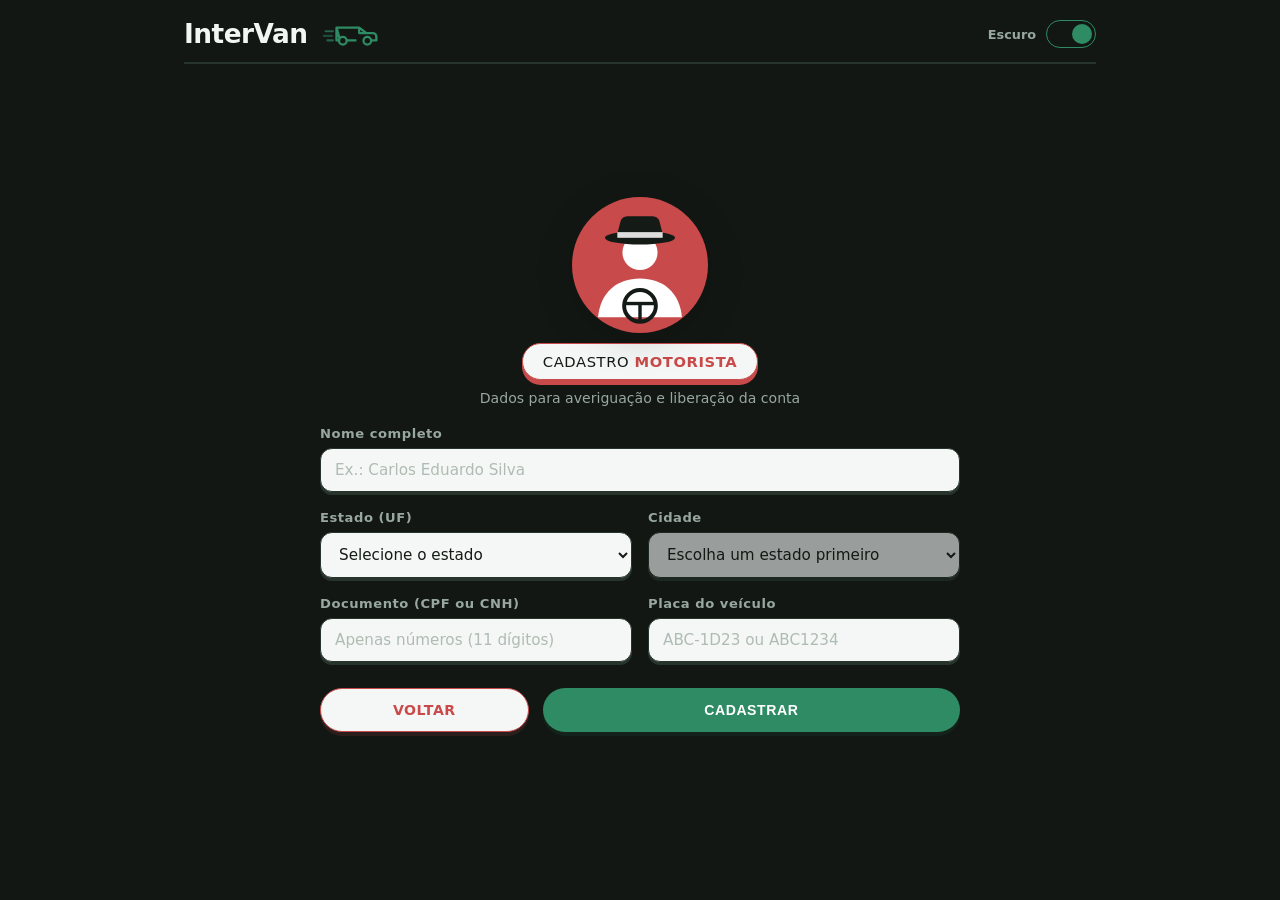
==== web/cadastro_motorista.html @ f62618ef "feat(web): pagina de cadastro de motorista" ====
<!DOCTYPE html>
<html lang="pt-BR" data-theme="dark">
<head>
  <meta charset="UTF-8" />
  <meta name="viewport" content="width=device-width, initial-scale=1.0" />
  <title>InterVan - Cadastro de Motorista</title>
  <link rel="stylesheet" href="style.css" />
</head>
<body>
  <div class="page">
    <header class="topbar">
      <div class="topbar-brand">
        <a href="index.html" class="brand-link" aria-label="InterVan - Ir para a página inicial">
          InterVan
        </a>
        <svg class="van-icon" viewBox="0 0 64 28" fill="none" aria-hidden="true">
          <path d="M4 11H12" stroke="currentColor" stroke-width="2.4" stroke-linecap="round" opacity="0.65"/>
          <path d="M2 16H11" stroke="currentColor" stroke-width="2.4" stroke-linecap="round" opacity="0.45"/>
          <path d="M6 21H12" stroke="currentColor" stroke-width="2.4" stroke-linecap="round" opacity="0.65"/>
          <path d="M16 7H41L49 13H56C58.2 13 60 14.8 60 17V21H54M38 21H26M20 21H16V7Z"
                stroke="currentColor" stroke-width="2.6" stroke-linejoin="round"/>
          <path d="M41 7V13H49" stroke="currentColor" stroke-width="2.4" stroke-linejoin="round"/>
          <circle cx="23" cy="21.5" r="4.2" fill="var(--bg)" stroke="currentColor" stroke-width="2.5"/>
          <circle cx="50" cy="21.5" r="4.2" fill="var(--bg)" stroke="currentColor" stroke-width="2.5"/>
        </svg>
      </div>

      <div class="theme-switch-wrapper">
        <span class="theme-label" id="theme-status">Escuro</span>
        <label class="theme-switch" for="theme-toggle" aria-label="Alternar entre modo claro e escuro">
          <input type="checkbox" id="theme-toggle" checked />
          <span class="slider"></span>
        </label>
      </div>
    </header>

    <main class="driver-stage">
      <div class="driver-header">
        <span class="avatar-ring avatar-driver driver-avatar" aria-hidden="true">
          <svg viewBox="0 0 120 120" fill="none">
            <circle cx="60" cy="60" r="60" fill="currentColor" />
            <circle cx="60" cy="49" r="15.5" fill="var(--avatar-figure)" />
            <ellipse cx="60" cy="36" rx="31" ry="6" fill="var(--avatar-accent)" />
            <path d="M39 36L43 21C44 18 47 17 50 17H70C73 17 76 18 77 21L81 36H39Z" fill="var(--avatar-accent)" />
            <rect x="40" y="31" width="40" height="5" fill="var(--avatar-figure)" opacity="0.85" />
            <path d="M23 106C25 84 40 72 60 72C80 72 95 84 97 106" fill="var(--avatar-figure)" />
            <circle cx="60" cy="96" r="14" stroke="var(--avatar-accent)" stroke-width="3.5" fill="none" />
            <line x1="47" y1="94" x2="73" y2="94" stroke="var(--avatar-accent)" stroke-width="3" />
            <line x1="60" y1="94" x2="60" y2="110" stroke="var(--avatar-accent)" stroke-width="3" />
          </svg>
        </span>
        <span class="pill-label driver-pill">CADASTRO <strong>MOTORISTA</strong></span>
        <p class="driver-hint">Dados para averiguação e liberação da conta</p>
      </div>

      <form id="driver-form" class="driver-form" novalidate>
        <div class="form-grid">
          <div class="field field-full">
            <label for="nome">Nome completo</label>
            <input
              type="text"
              id="nome"
              name="nome"
              placeholder="Ex.: Carlos Eduardo Silva"
              required
            />
          </div>

          <div class="field">
            <label for="estado">Estado (UF)</label>
            <select id="estado" name="estado" required>
              <option value="" selected disabled>Selecione o estado</option>
              <option value="AC">Acre (AC)</option>
              <option value="AL">Alagoas (AL)</option>
              <option value="AP">Amapá (AP)</option>
              <option value="AM">Amazonas (AM)</option>
              <option value="BA">Bahia (BA)</option>
              <option value="CE">Ceará (CE)</option>
              <option value="DF">Distrito Federal (DF)</option>
              <option value="ES">Espírito Santo (ES)</option>
              <option value="GO">Goiás (GO)</option>
              <option value="MA">Maranhão (MA)</option>
              <option value="MT">Mato Grosso (MT)</option>
              <option value="MS">Mato Grosso do Sul (MS)</option>
              <option value="MG">Minas Gerais (MG)</option>
              <option value="PA">Pará (PA)</option>
              <option value="PB">Paraíba (PB)</option>
              <option value="PR">Paraná (PR)</option>
              <option value="PE">Pernambuco (PE)</option>
              <option value="PI">Piauí (PI)</option>
              <option value="RJ">Rio de Janeiro (RJ)</option>
              <option value="RN">Rio Grande do Norte (RN)</option>
              <option value="RS">Rio Grande do Sul (RS)</option>
              <option value="RO">Rondônia (RO)</option>
              <option value="RR">Roraima (RR)</option>
              <option value="SC">Santa Catarina (SC)</option>
              <option value="SP">São Paulo (SP)</option>
              <option value="SE">Sergipe (SE)</option>
              <option value="TO">Tocantins (TO)</option>
            </select>
          </div>

          <div class="field">
            <label for="cidade">Cidade</label>
            <select id="cidade" name="cidade" disabled required>
              <option value="" selected disabled>Escolha um estado primeiro</option>
            </select>
          </div>

          <div class="field">
            <label for="documento">Documento (CPF ou CNH)</label>
            <input
              type="text"
              id="documento"
              name="documento"
              inputmode="numeric"
              maxlength="14"
              placeholder="Apenas números (11 dígitos)"
              required
            />
          </div>

          <div class="field">
            <label for="placa">Placa do veículo</label>
            <input
              type="text"
              id="placa"
              name="placa"
              maxlength="8"
              placeholder="ABC-1D23 ou ABC1234"
              required
            />
          </div>
        </div>

        <div class="form-actions">
          <a href="index.html" class="btn btn-secondary btn-link">VOLTAR</a>
          <button type="submit" class="btn btn-primary">CADASTRAR</button>
        </div>

        <div id="driver-status" class="driver-status" aria-live="polite"></div>
      </form>
    </main>
  </div>

  <script>
    const htmlEl = document.documentElement;
    const themeToggle = document.getElementById('theme-toggle');
    const themeStatus = document.getElementById('theme-status');

    function applyTheme(theme) {
      htmlEl.setAttribute('data-theme', theme);
      const isDark = theme === 'dark';
      themeToggle.checked = isDark;
      themeStatus.textContent = isDark ? 'Escuro' : 'Claro';
      localStorage.setItem('intervan-theme', theme);
    }

    const savedTheme = localStorage.getItem('intervan-theme') || 'dark';
    applyTheme(savedTheme);

    themeToggle.addEventListener('change', () => {
      applyTheme(themeToggle.checked ? 'dark' : 'light');
    });

    // Busca dinâmica de cidades pelo estado usando a API pública de localidades do IBGE
    const estadoSelect = document.getElementById('estado');
    const cidadeSelect = document.getElementById('cidade');
    const citiesCache = new Map();

    estadoSelect.addEventListener('change', async () => {
      const uf = estadoSelect.value;
      cidadeSelect.disabled = true;
      cidadeSelect.innerHTML = '<option value="" selected disabled>Carregando cidades...</option>';

      try {
        let cidades = citiesCache.get(uf);

        if (!cidades) {
          const response = await fetch(
            `https://servicodados.ibge.gov.br/api/v1/localidades/estados/${uf}/municipios?orderBy=nome`
          );
          if (!response.ok) throw new Error('Falha ao buscar municípios no IBGE.');
          const data = await response.json();
          cidades = data.map((item) => item.nome);
          citiesCache.set(uf, cidades);
        }

        cidadeSelect.innerHTML = '<option value="" selected disabled>Selecione a cidade</option>';
        for (const nomeCidade of cidades) {
          const option = document.createElement('option');
          option.value = nomeCidade;
          option.textContent = nomeCidade;
          cidadeSelect.appendChild(option);
        }
        cidadeSelect.disabled = false;
      } catch (err) {
        cidadeSelect.innerHTML =
          '<option value="" selected disabled>Erro ao carregar cidades. Tente novamente.</option>';
        showStatus('error', 'Não foi possível carregar as cidades do estado selecionado.');
      }
    });

    // Validação de CPF (11 dígitos)
    function isValidCPF(raw) {
      const cpf = raw.replace(/\D/g, '');
      if (cpf.length !== 11 || /^(\d)\1{10}$/.test(cpf)) return false;

      let sum = 0;
      for (let i = 0; i < 9; i++) sum += Number(cpf[i]) * (10 - i);
      let firstDigit = 11 - (sum % 11);
      if (firstDigit >= 10) firstDigit = 0;
      if (firstDigit !== Number(cpf[9])) return false;

      sum = 0;
      for (let i = 0; i < 10; i++) sum += Number(cpf[i]) * (11 - i);
      let secondDigit = 11 - (sum % 11);
      if (secondDigit >= 10) secondDigit = 0;
      return secondDigit === Number(cpf[10]);
    }

    // Validação de CNH (11 dígitos)
    function isValidCNH(raw) {
      const cnh = raw.replace(/\D/g, '');
      if (cnh.length !== 11 || /^(\d)\1{10}$/.test(cnh)) return false;

      let dsc = 0;
      let sum1 = 0;
      for (let i = 0, weight = 9; i < 9; i++, weight--) {
        sum1 += Number(cnh[i]) * weight;
      }

      let dv1 = sum1 % 11;
      if (dv1 >= 10) {
        dv1 = 0;
        dsc = 2;
      }

      let sum2 = 0;
      for (let i = 0, weight = 1; i < 9; i++, weight++) {
        sum2 += Number(cnh[i]) * weight;
      }

      const rest2 = sum2 % 11;
      const dv2 = rest2 + dsc >= 10 ? 0 : rest2 + dsc;

      return dv1 === Number(cnh[9]) && dv2 === Number(cnh[10]);
    }

    function validateDocumento(raw) {
      const digits = raw.replace(/\D/g, '');
      if (digits.length !== 11) {
        return { valid: false, type: null };
      }
      if (isValidCPF(digits)) {
        return { valid: true, type: 'CPF' };
      }
      if (isValidCNH(digits)) {
        return { valid: true, type: 'CNH' };
      }
      return { valid: false, type: null };
    }

    const form = document.getElementById('driver-form');
    const placaInput = document.getElementById('placa');
    const documentoInput = document.getElementById('documento');
    const statusBox = document.getElementById('driver-status');

    placaInput.addEventListener('input', () => {
      placaInput.value = placaInput.value.toUpperCase();
    });

    function showStatus(type, message) {
      statusBox.className = `driver-status visible ${type}`;
      statusBox.textContent = message;
    }

    form.addEventListener('submit', (e) => {
      e.preventDefault();

      const nome = document.getElementById('nome').value.trim();
      const estado = estadoSelect.value;
      const cidade = cidadeSelect.value;
      const documento = documentoInput.value.trim();
      const placa = placaInput.value.trim();

      if (!nome || !estado || !cidade || !documento || !placa) {
        showStatus('error', 'Preencha todos os campos obrigatórios para enviar à averiguação.');
        return;
      }

      const docCheck = validateDocumento(documento);
      if (!docCheck.valid) {
        showStatus('error', 'Informe um número de CPF ou CNH válido (11 dígitos).');
        return;
      }

      const placaLimpa = placa.replace(/[^A-Z0-9]/g, '');
      const placaValida = /^[A-Z]{3}[0-9][A-Z0-9][0-9]{2}$/.test(placaLimpa);
      if (!placaValida) {
        showStatus('error', 'Informe uma placa válida no padrão antigo (ABC1234) ou Mercosul (ABC1D23).');
        return;
      }

      showStatus(
        'success',
        `Cadastro de ${nome} (${cidade}/${estado} • ${docCheck.type} válido • Placa ${placa}) enviado para averiguação.`
      );
    });
  </script>
</body>
</html>
---- web/style.css ----
:root,
[data-theme="dark"] {
  --bg: #121714;
  --ink: #f2f6f3;
  --muted: #98a89e;
  --line: #27342c;
  --pill-bg: #f4f7f5;
  --pill-ink: #141b17;

  /* Tons refinados de verde e vermelho */
  --green: #2e8b63;
  --green-hover: #38a073;
  --green-text: #ffffff;
  --red: #c94a4a;
  --red-hover: #d65656;
  --red-soft: rgba(201, 74, 74, 0.14);

  --avatar-figure: #ffffff;
  --avatar-accent: #141b17;
}

[data-theme="light"] {
  --bg: #fafcfb;
  --ink: #161e19;
  --muted: #59675e;
  --line: #dde5e0;
  --pill-bg: #ffffff;
  --pill-ink: #161e19;

  /* Tons refinados de verde e vermelho */
  --green: #237552;
  --green-hover: #1b6043;
  --green-text: #ffffff;
  --red: #b83b3b;
  --red-hover: #9f3030;
  --red-soft: rgba(184, 59, 59, 0.1);

  --avatar-figure: #ffffff;
  --avatar-accent: #161e19;
}

* {
  box-sizing: border-box;
  margin: 0;
  padding: 0;
}

body {
  font-family: system-ui, -apple-system, BlinkMacSystemFont, "Segoe UI", Roboto, sans-serif;
  background-color: var(--bg);
  color: var(--ink);
  min-height: 100vh;
  transition: background-color 0.25s ease, color 0.25s ease;
}

.page {
  min-height: 100vh;
  max-width: 960px;
  margin: 0 auto;
  padding: 20px 24px 40px;
  display: flex;
  flex-direction: column;
}

/* Header padrão com link InterVan */
.topbar {
  display: flex;
  align-items: center;
  justify-content: space-between;
  padding-bottom: 14px;
  border-bottom: 2px solid var(--line);
  gap: 16px;
}

.topbar-brand {
  display: flex;
  align-items: center;
  gap: 14px;
}

.brand-link {
  text-decoration: none;
  color: var(--ink);
  font-size: 1.65rem;
  font-weight: 900;
  letter-spacing: -0.02em;
  line-height: 1;
  transition: transform 0.2s ease, color 0.2s ease;
}

.brand-link:hover {
  transform: translateY(-1px);
  color: var(--green);
}

.van-icon {
  width: 58px;
  height: 26px;
  color: var(--green);
  transition: transform 0.25s ease, color 0.25s ease;
}

.topbar-brand:hover .van-icon {
  transform: translateX(4px);
  color: var(--red);
}

/* Slider claro / escuro */
.theme-switch-wrapper {
  display: flex;
  align-items: center;
  gap: 10px;
}

.theme-label {
  font-size: 0.8rem;
  font-weight: 700;
  color: var(--muted);
  user-select: none;
}

.theme-switch {
  position: relative;
  display: inline-block;
  width: 50px;
  height: 28px;
}

.theme-switch input {
  opacity: 0;
  width: 0;
  height: 0;
}

.slider {
  position: absolute;
  cursor: pointer;
  inset: 0;
  background-color: transparent;
  border: 1.5px solid var(--line);
  border-radius: 999px;
  transition: border-color 0.2s ease;
}

.slider::before {
  content: "";
  position: absolute;
  height: 20px;
  width: 20px;
  left: 3px;
  top: 50%;
  transform: translateY(-50%);
  background-color: var(--red);
  border-radius: 50%;
  transition: transform 0.26s cubic-bezier(0.16, 1, 0.3, 1), background-color 0.22s ease;
}

.theme-switch input:checked + .slider {
  border-color: var(--green);
}

.theme-switch input:checked + .slider::before {
  transform: translate(22px, -50%);
  background-color: var(--green);
}

/* Página 1 — Seleção de perfil */
.selector-stage {
  flex: 1;
  display: flex;
  flex-direction: column;
  align-items: center;
  justify-content: center;
  padding: 28px 0 12px;
  gap: 28px;
}

.choices-row {
  width: 100%;
  display: flex;
  align-items: center;
  justify-content: center;
  gap: clamp(32px, 8vw, 96px);
  flex-wrap: wrap;
}

.choice-item {
  background: transparent;
  border: none;
  color: var(--ink);
  cursor: pointer;
  display: flex;
  flex-direction: column;
  align-items: center;
  gap: 14px;
  outline: none;
}

.avatar-student {
  color: var(--green);
}

.avatar-driver {
  color: var(--red);
}

.avatar-ring {
  width: clamp(148px, 24vw, 196px);
  height: clamp(148px, 24vw, 196px);
  border-radius: 50%;
  display: grid;
  place-items: center;
  position: relative;
  transition: transform 0.36s cubic-bezier(0.16, 1, 0.3, 1), filter 0.3s ease;
}

.avatar-ring svg {
  width: 100%;
  height: 100%;
  display: block;
}

.avatar-ring::after {
  content: "";
  position: absolute;
  inset: -7px;
  border-radius: 50%;
  border: 2.5px dashed currentColor;
  opacity: 0;
  transform: scale(0.92) rotate(-18deg);
  transition: opacity 0.32s ease, transform 0.5s cubic-bezier(0.16, 1, 0.3, 1);
}

.choice-item:hover .avatar-ring {
  transform: translateY(-6px) scale(1.03);
}

.choice-item:hover .avatar-ring::after {
  opacity: 0.55;
  transform: scale(1) rotate(0deg);
}

.choice-item.active .avatar-ring {
  transform: translateY(-6px) scale(1.05);
  filter: drop-shadow(0 12px 24px rgba(0, 0, 0, 0.16));
}

.choice-item.active .avatar-ring::after {
  opacity: 1;
  transform: scale(1.02) rotate(12deg);
}

.pill-label {
  background-color: var(--pill-bg);
  color: var(--pill-ink);
  font-size: 0.92rem;
  letter-spacing: 0.04em;
  padding: 9px 20px;
  border-radius: 999px;
  border: 1.5px solid var(--line);
  box-shadow: 0 5px 0 var(--line);
  transition: transform 0.28s cubic-bezier(0.16, 1, 0.3, 1),
              box-shadow 0.28s cubic-bezier(0.16, 1, 0.3, 1),
              border-color 0.22s ease,
              background-color 0.22s ease;
}

.choice-item[data-role="estudante"] .pill-label strong {
  color: var(--green);
  font-weight: 900;
}

.choice-item[data-role="motorista"] .pill-label strong {
  color: var(--red);
  font-weight: 900;
}

.choice-item:hover .pill-label {
  transform: translateY(-2px);
}

.choice-item.active[data-role="estudante"] .pill-label {
  border-color: var(--green);
  box-shadow: 0 5px 0 var(--green);
}

.choice-item.active[data-role="motorista"] .pill-label {
  border-color: var(--red);
  box-shadow: 0 5px 0 var(--red);
}

/* Animação bem lenta e fluida para Fazer Login / Criar Conta */
.action-panel {
  width: 100%;
  max-width: 440px;
  display: flex;
  flex-direction: column;
  align-items: center;
  gap: 12px;
  max-height: 240px;
  opacity: 1;
  transform: translateY(0) scale(1);
  overflow: hidden;
  will-change: max-height, opacity, transform;
  transition:
    max-height 1.15s cubic-bezier(0.16, 1, 0.3, 1),
    opacity 0.95s cubic-bezier(0.16, 1, 0.3, 1) 0.12s,
    transform 1.15s cubic-bezier(0.16, 1, 0.3, 1),
    margin-top 1.05s cubic-bezier(0.16, 1, 0.3, 1);
}

.action-panel.hidden {
  display: flex;
  max-height: 0;
  opacity: 0;
  transform: translateY(-16px) scale(0.98);
  margin-top: -28px;
  pointer-events: none;
}

.action-panel.re-animating {
  animation: panelSlowFluid 1.05s cubic-bezier(0.16, 1, 0.3, 1) both;
}

@keyframes panelSlowFluid {
  0% {
    opacity: 0;
    transform: translateY(-14px) scale(0.98);
  }
  55% {
    opacity: 0.65;
  }
  100% {
    opacity: 1;
    transform: translateY(0) scale(1);
  }
}

.action-buttons {
  width: 100%;
  display: grid;
  grid-template-columns: repeat(2, minmax(0, 1fr));
  gap: 14px;
  padding: 4px 2px;
}

.btn {
  padding: 13px 18px;
  border-radius: 999px;
  font-size: 0.88rem;
  font-weight: 800;
  letter-spacing: 0.04em;
  cursor: pointer;
  border: none;
  transition: background-color 0.22s ease,
              border-color 0.22s ease,
              transform 0.25s cubic-bezier(0.16, 1, 0.3, 1),
              box-shadow 0.25s ease;
}

.btn:hover {
  transform: translateY(-2px);
}

.btn:active {
  transform: translateY(0);
}

.btn-primary {
  background-color: var(--green);
  color: var(--green-text);
  box-shadow: 0 4px 0 rgba(20, 48, 35, 0.45);
}

.btn-primary:hover {
  background-color: var(--green-hover);
}

.btn-secondary {
  background-color: var(--pill-bg);
  color: var(--red);
  border: 1.5px solid var(--red);
  box-shadow: 0 4px 0 var(--red-soft);
}

.btn-secondary:hover {
  background-color: var(--red-soft);
  color: var(--red-hover);
}

.feedback-msg {
  font-size: 0.85rem;
  color: var(--muted);
  min-height: 1.2em;
  text-align: center;
}

/* Página 2 - Cadastro do Motorista */
.driver-stage {
  flex: 1;
  width: 100%;
  max-width: 640px;
  margin: 0 auto;
  padding: 20px 0 16px;
  display: flex;
  flex-direction: column;
  justify-content: center;
  gap: 20px;
}

.driver-header {
  display: flex;
  flex-direction: column;
  align-items: center;
  gap: 10px;
  text-align: center;
}

.driver-avatar {
  width: clamp(104px, 18vw, 136px);
  height: clamp(104px, 18vw, 136px);
  filter: drop-shadow(0 8px 18px rgba(0, 0, 0, 0.14));
}

.driver-pill {
  border-color: var(--red);
  box-shadow: 0 5px 0 var(--red);
}

.driver-pill strong {
  color: var(--red);
  font-weight: 900;
}

.driver-hint {
  font-size: 0.88rem;
  color: var(--muted);
}

.driver-form {
  display: flex;
  flex-direction: column;
  gap: 22px;
}

.form-grid {
  display: grid;
  grid-template-columns: repeat(2, minmax(0, 1fr));
  gap: 18px 16px;
}

.field {
  display: flex;
  flex-direction: column;
  gap: 7px;
}

.field-full {
  grid-column: 1 / -1;
}

.field label {
  font-size: 0.82rem;
  font-weight: 700;
  letter-spacing: 0.04em;
  color: var(--muted);
  transition: color 0.2s ease;
}

.field input,
.field select {
  width: 100%;
  padding: 12px 14px;
  border-radius: 12px;
  border: 1.5px solid var(--line);
  background-color: var(--pill-bg);
  color: var(--pill-ink);
  font-family: inherit;
  font-size: 0.95rem;
  outline: none;
  box-shadow: 0 3px 0 var(--line);
  transition: border-color 0.22s ease,
              box-shadow 0.22s ease,
              transform 0.2s ease,
              background-color 0.22s ease,
              opacity 0.2s ease;
}

.field input::placeholder {
  color: var(--muted);
  opacity: 0.75;
}

.field select:disabled {
  opacity: 0.6;
  cursor: not-allowed;
}

.field input:focus,
.field select:focus {
  border-color: var(--green);
  box-shadow: 0 4px 0 var(--green);
  transform: translateY(-1px);
}

.field:focus-within label {
  color: var(--green);
}

.form-actions {
  display: grid;
  grid-template-columns: 1fr 2fr;
  gap: 14px;
  padding-top: 4px;
}

.btn-link {
  text-decoration: none;
  display: inline-flex;
  align-items: center;
  justify-content: center;
}

.driver-status {
  display: none;
  padding: 13px 16px;
  border-radius: 12px;
  font-size: 0.88rem;
  font-weight: 600;
  text-align: center;
  border: 1.5px solid var(--line);
}

.driver-status.visible {
  display: block;
}

.driver-status.success {
  color: var(--green);
  border-color: var(--green);
  background-color: rgba(46, 139, 99, 0.1);
}

.driver-status.error {
  color: var(--red);
  border-color: var(--red);
  background-color: var(--red-soft);
}

@media (max-width: 540px) {
  .page {
    padding: 16px 18px 32px;
  }

  .brand-link {
    font-size: 1.35rem;
  }

  .van-icon {
    width: 46px;
    height: 22px;
  }

  .choices-row {
    gap: 28px;
  }

  .action-buttons,
  .form-grid,
  .form-actions {
    grid-template-columns: 1fr;
  }

  .field-full {
    grid-column: auto;
  }
}
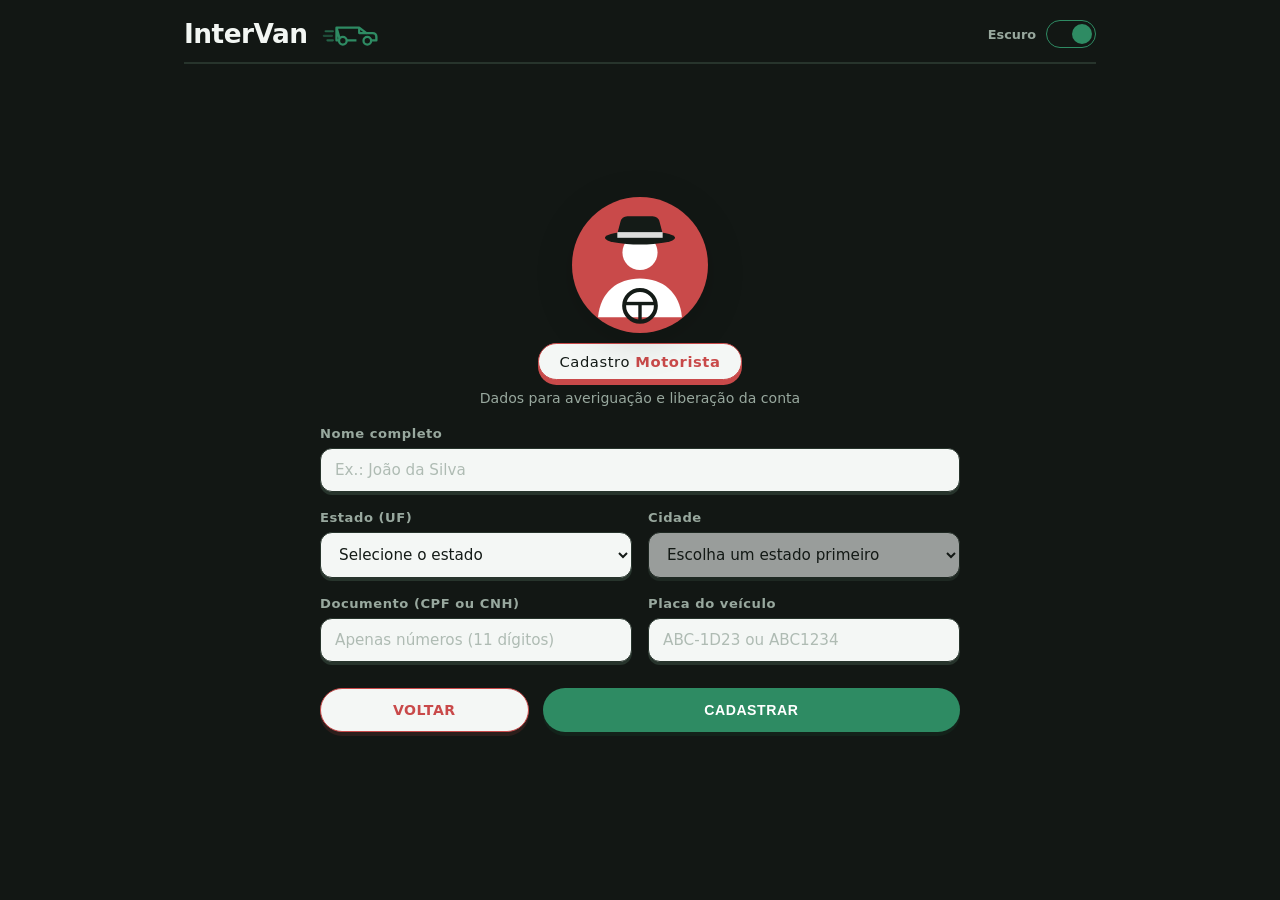
==== commit 47e4d9b2: "feat(web): painel do motorista e clientes vinculados" ====
--- a/web/cadastro_motorista.html
+++ b/web/cadastro_motorista.html
@@ -49,7 +49,7 @@
             <line x1="60" y1="94" x2="60" y2="110" stroke="var(--avatar-accent)" stroke-width="3" />
           </svg>
         </span>
-        <span class="pill-label driver-pill">CADASTRO <strong>MOTORISTA</strong></span>
+        <span class="pill-label driver-pill">Cadastro <strong>Motorista</strong></span>
         <p class="driver-hint">Dados para averiguação e liberação da conta</p>
       </div>
 
@@ -61,7 +61,7 @@
               type="text"
               id="nome"
               name="nome"
-              placeholder="Ex.: Carlos Eduardo Silva"
+              placeholder="Ex.: João da Silva"
               required
             />
           </div>
@@ -163,7 +163,6 @@
       applyTheme(themeToggle.checked ? 'dark' : 'light');
     });
 
-    // Busca dinâmica de cidades pelo estado usando a API pública de localidades do IBGE
     const estadoSelect = document.getElementById('estado');
     const cidadeSelect = document.getElementById('cidade');
     const citiesCache = new Map();
@@ -201,7 +200,6 @@
       }
     });
 
-    // Validação de CPF (11 dígitos)
     function isValidCPF(raw) {
       const cpf = raw.replace(/\D/g, '');
       if (cpf.length !== 11 || /^(\d)\1{10}$/.test(cpf)) return false;
@@ -219,7 +217,6 @@
       return secondDigit === Number(cpf[10]);
     }
 
-    // Validação de CNH (11 dígitos)
     function isValidCNH(raw) {
       const cnh = raw.replace(/\D/g, '');
       if (cnh.length !== 11 || /^(\d)\1{10}$/.test(cnh)) return false;
--- a/web/style.css
+++ b/web/style.css
@@ -60,6 +60,10 @@
   padding: 20px 24px 40px;
   display: flex;
   flex-direction: column;
+}
+
+.is-hidden {
+  display: none !important;
 }
 
 /* Header padrão com link InterVan */
@@ -164,7 +168,7 @@
   background-color: var(--green);
 }
 
-/* Página 1 — Seleção de perfil */
+/* Página 1 - Seleção de perfil */
 .selector-stage {
   flex: 1;
   display: flex;
@@ -211,7 +215,7 @@
   display: grid;
   place-items: center;
   position: relative;
-  transition: transform 0.36s cubic-bezier(0.16, 1, 0.3, 1), filter 0.3s ease;
+  transition: transform 0.36s cubic-bezier(0.16, 1, 0.3, 1), filter 0.3s ease, color 0.25s ease;
 }
 
 .avatar-ring svg {
@@ -395,7 +399,7 @@
   text-align: center;
 }
 
-/* Página 2 - Cadastro do Motorista */
+/* Telas de Cadastro (Motorista e Estudante) */
 .driver-stage {
   flex: 1;
   width: 100%;
@@ -408,6 +412,18 @@
   gap: 20px;
 }
 
+.login-stage {
+  flex: 1;
+  width: 100%;
+  max-width: 460px;
+  margin: 0 auto;
+  padding: 20px 0 16px;
+  display: flex;
+  flex-direction: column;
+  justify-content: center;
+  gap: 20px;
+}
+
 .driver-header {
   display: flex;
   flex-direction: column;
@@ -432,9 +448,63 @@
   font-weight: 900;
 }
 
+.student-pill {
+  border-color: var(--green);
+  box-shadow: 0 5px 0 var(--green);
+}
+
+.student-pill strong {
+  color: var(--green);
+  font-weight: 900;
+}
+
 .driver-hint {
   font-size: 0.88rem;
   color: var(--muted);
+}
+
+/* Tabs de perfil no Login Universal */
+.role-tabs {
+  display: inline-flex;
+  align-items: center;
+  gap: 8px;
+  padding: 4px;
+  border-radius: 999px;
+  border: 1.5px solid var(--line);
+  background-color: var(--pill-bg);
+  box-shadow: 0 4px 0 var(--line);
+}
+
+.role-tab {
+  border: none;
+  background: transparent;
+  color: var(--pill-ink);
+  font-family: inherit;
+  font-size: 0.8rem;
+  font-weight: 800;
+  letter-spacing: 0.05em;
+  padding: 8px 18px;
+  border-radius: 999px;
+  cursor: pointer;
+  opacity: 0.65;
+  transition: background-color 0.22s ease, color 0.22s ease, opacity 0.2s ease, transform 0.2s ease;
+}
+
+.role-tab:hover {
+  opacity: 0.95;
+}
+
+.role-tab.active {
+  opacity: 1;
+  color: #ffffff;
+}
+
+.role-tab[data-role="estudante"].active {
+  background-color: var(--green);
+}
+
+.role-tab[data-role="motorista"].active {
+  background-color: var(--red);
 }
 
 .driver-form {
@@ -447,6 +517,10 @@
   display: grid;
   grid-template-columns: repeat(2, minmax(0, 1fr));
   gap: 18px 16px;
+}
+
+.login-grid {
+  grid-template-columns: 1fr;
 }
 
 .field {
@@ -521,6 +595,23 @@
   justify-content: center;
 }
 
+.signup-redirect {
+  text-align: center;
+  font-size: 0.86rem;
+  color: var(--muted);
+}
+
+.signup-redirect a {
+  color: var(--green);
+  font-weight: 700;
+  text-decoration: none;
+  margin-left: 4px;
+}
+
+.signup-redirect a:hover {
+  text-decoration: underline;
+}
+
 .driver-status {
   display: none;
   padding: 13px 16px;
@@ -547,6 +638,243 @@
   background-color: var(--red-soft);
 }
 
+/* Página 3 - Painel Principal do Motorista */
+.hub-stage {
+  flex: 1;
+  width: 100%;
+  max-width: 780px;
+  margin: 0 auto;
+  padding: 24px 0 16px;
+  display: flex;
+  flex-direction: column;
+  justify-content: center;
+  gap: 26px;
+}
+
+.hub-hero {
+  display: flex;
+  flex-direction: column;
+  align-items: center;
+  gap: 14px;
+  text-align: center;
+}
+
+.hub-identity {
+  display: flex;
+  flex-direction: column;
+  align-items: center;
+  gap: 6px;
+}
+
+.hub-title {
+  font-size: clamp(1.35rem, 3vw, 1.8rem);
+  font-weight: 900;
+  letter-spacing: -0.01em;
+}
+
+.hub-meta {
+  font-size: 0.88rem;
+  color: var(--muted);
+}
+
+.hub-grid {
+  display: grid;
+  grid-template-columns: repeat(3, minmax(0, 1fr));
+  gap: 18px;
+}
+
+.hub-card {
+  background-color: var(--pill-bg);
+  color: var(--pill-ink);
+  border: 1.5px solid var(--line);
+  border-radius: 20px;
+  padding: 22px 16px;
+  box-shadow: 0 5px 0 var(--line);
+  cursor: pointer;
+  display: flex;
+  flex-direction: column;
+  align-items: center;
+  gap: 10px;
+  text-align: center;
+  font-family: inherit;
+  transition: transform 0.25s cubic-bezier(0.16, 1, 0.3, 1),
+              box-shadow 0.25s cubic-bezier(0.16, 1, 0.3, 1),
+              border-color 0.22s ease,
+              background-color 0.22s ease;
+}
+
+.hub-card:hover,
+.hub-card.active {
+  transform: translateY(-4px);
+  border-color: var(--green);
+  box-shadow: 0 7px 0 var(--green);
+}
+
+.hub-card[data-section="clientes"]:hover,
+.hub-card[data-section="clientes"].active {
+  border-color: var(--red);
+  box-shadow: 0 7px 0 var(--red);
+}
+
+.hub-icon {
+  width: 56px;
+  height: 56px;
+  border-radius: 50%;
+  display: grid;
+  place-items: center;
+  border: 1.5px solid var(--line);
+  background-color: var(--bg);
+}
+
+.hub-icon svg {
+  width: 30px;
+  height: 30px;
+}
+
+.hub-icon-neutral {
+  color: var(--pill-ink);
+}
+
+.hub-icon-green {
+  color: var(--green);
+}
+
+.hub-icon-red {
+  color: var(--red);
+}
+
+.hub-label {
+  font-size: 0.9rem;
+  font-weight: 900;
+  letter-spacing: 0.04em;
+}
+
+.hub-sub {
+  font-size: 0.82rem;
+  color: var(--muted);
+  font-weight: 600;
+}
+
+.hub-detail {
+  width: 100%;
+  border-top: 2px solid var(--line);
+  padding-top: 20px;
+  display: flex;
+  flex-direction: column;
+  gap: 14px;
+  max-height: 420px;
+  opacity: 1;
+  transform: translateY(0) scale(1);
+  overflow: hidden;
+  transition:
+    max-height 1.05s cubic-bezier(0.16, 1, 0.3, 1),
+    opacity 0.85s cubic-bezier(0.16, 1, 0.3, 1) 0.1s,
+    transform 1.05s cubic-bezier(0.16, 1, 0.3, 1);
+}
+
+.hub-detail.hidden {
+  display: flex;
+  max-height: 0;
+  opacity: 0;
+  transform: translateY(-14px) scale(0.985);
+  padding-top: 0;
+  border-top-color: transparent;
+  pointer-events: none;
+}
+
+.hub-detail.re-animating {
+  animation: panelSlowFluid 0.95s cubic-bezier(0.16, 1, 0.3, 1) both;
+}
+
+.hub-detail-head {
+  display: flex;
+  align-items: center;
+  justify-content: space-between;
+  gap: 12px;
+  flex-wrap: wrap;
+}
+
+.detail-title {
+  font-size: 0.95rem;
+  font-weight: 900;
+  letter-spacing: 0.05em;
+}
+
+.detail-badge {
+  font-size: 0.75rem;
+  font-weight: 800;
+  letter-spacing: 0.04em;
+  padding: 5px 12px;
+  border-radius: 999px;
+}
+
+.detail-badge.tone-green {
+  color: var(--green);
+  background-color: rgba(46, 139, 99, 0.14);
+  border: 1px solid var(--green);
+}
+
+.detail-badge.tone-red {
+  color: var(--red);
+  background-color: var(--red-soft);
+  border: 1px solid var(--red);
+}
+
+.detail-body {
+  display: flex;
+  flex-direction: column;
+  gap: 8px;
+}
+
+.detail-row {
+  display: flex;
+  align-items: center;
+  justify-content: space-between;
+  gap: 12px;
+  padding: 10px 14px;
+  border-radius: 12px;
+  border: 1px solid var(--line);
+  background-color: var(--pill-bg);
+  color: var(--pill-ink);
+  font-size: 0.88rem;
+}
+
+.detail-row-label {
+  color: var(--muted);
+  font-weight: 600;
+}
+
+.detail-row-value {
+  font-weight: 700;
+  text-align: right;
+}
+
+.detail-actions {
+  display: flex;
+  gap: 12px;
+  justify-content: flex-end;
+  flex-wrap: wrap;
+}
+
+@media (max-width: 640px) {
+  .hub-grid {
+    grid-template-columns: 1fr;
+  }
+
+  .detail-row {
+    flex-direction: column;
+    align-items: flex-start;
+  }
+
+  .detail-row-value {
+    text-align: left;
+  }
+
+  .detail-actions .btn-link {
+    width: 100%;
+  }
+}
+
 @media (max-width: 540px) {
   .page {
     padding: 16px 18px 32px;
@@ -574,4 +902,213 @@
   .field-full {
     grid-column: auto;
   }
+}
+
+/* Página 4 - Clientes Vinculados */
+.clients-stage {
+  flex: 1;
+  width: 100%;
+  max-width: 780px;
+  margin: 0 auto;
+  padding: 24px 0 16px;
+  display: flex;
+  flex-direction: column;
+  gap: 20px;
+}
+
+.clients-toolbar {
+  display: flex;
+  align-items: center;
+  justify-content: space-between;
+  gap: 12px;
+  flex-wrap: wrap;
+}
+
+.clients-search {
+  flex: 1;
+  min-width: 220px;
+  padding: 11px 14px;
+  border-radius: 12px;
+  border: 1.5px solid var(--line);
+  background-color: var(--pill-bg);
+  color: var(--pill-ink);
+  font-family: inherit;
+  font-size: 0.92rem;
+  outline: none;
+  box-shadow: 0 3px 0 var(--line);
+  transition: border-color 0.2s ease, box-shadow 0.2s ease;
+}
+
+.clients-search::placeholder {
+  color: var(--muted);
+  opacity: 0.75;
+}
+
+.clients-search:focus {
+  border-color: var(--green);
+  box-shadow: 0 4px 0 var(--green);
+}
+
+.clients-filters {
+  display: inline-flex;
+  align-items: center;
+  gap: 6px;
+  padding: 4px;
+  border-radius: 999px;
+  border: 1.5px solid var(--line);
+  background-color: var(--pill-bg);
+  box-shadow: 0 3px 0 var(--line);
+}
+
+.filter-chip {
+  border: none;
+  background: transparent;
+  color: var(--pill-ink);
+  font-family: inherit;
+  font-size: 0.8rem;
+  font-weight: 800;
+  padding: 7px 14px;
+  border-radius: 999px;
+  cursor: pointer;
+  opacity: 0.72;
+  transition: background-color 0.2s ease, color 0.2s ease, opacity 0.2s ease;
+}
+
+.filter-chip:hover {
+  opacity: 1;
+}
+
+.filter-chip.active {
+  background-color: var(--green);
+  color: #ffffff;
+  opacity: 1;
+}
+
+.clients-list {
+  display: flex;
+  flex-direction: column;
+  gap: 12px;
+}
+
+.client-card {
+  display: flex;
+  align-items: center;
+  justify-content: space-between;
+  gap: 16px;
+  padding: 14px 16px;
+  border-radius: 16px;
+  border: 1.5px solid var(--line);
+  background-color: var(--pill-bg);
+  color: var(--pill-ink);
+  box-shadow: 0 4px 0 var(--line);
+  transition: transform 0.22s cubic-bezier(0.16, 1, 0.3, 1), border-color 0.2s ease;
+}
+
+.client-card:hover {
+  transform: translateY(-2px);
+}
+
+.client-card.is-confirmed {
+  border-left: 4px solid var(--green);
+}
+
+.client-card.is-pending {
+  border-left: 4px solid var(--red);
+}
+
+.client-main {
+  display: flex;
+  align-items: center;
+  gap: 14px;
+}
+
+.client-initials {
+  width: 44px;
+  height: 44px;
+  border-radius: 50%;
+  display: grid;
+  place-items: center;
+  font-weight: 900;
+  font-size: 0.9rem;
+  flex-shrink: 0;
+  background-color: var(--bg);
+  color: var(--ink);
+  border: 1.5px solid var(--line);
+}
+
+.client-info {
+  display: flex;
+  flex-direction: column;
+  gap: 2px;
+}
+
+.client-name {
+  font-size: 0.96rem;
+  font-weight: 800;
+}
+
+.client-route {
+  font-size: 0.82rem;
+  color: var(--muted);
+  font-weight: 600;
+}
+
+.client-neighborhood {
+  font-size: 0.78rem;
+  color: var(--muted);
+}
+
+.client-aside {
+  display: flex;
+  align-items: center;
+  gap: 10px;
+  flex-wrap: wrap;
+  justify-content: flex-end;
+}
+
+.client-toggle-btn {
+  border: 1.5px solid var(--line);
+  background-color: var(--bg);
+  color: var(--ink);
+  font-family: inherit;
+  font-size: 0.78rem;
+  font-weight: 700;
+  padding: 7px 12px;
+  border-radius: 999px;
+  cursor: pointer;
+  transition: border-color 0.2s ease, transform 0.2s ease;
+}
+
+.client-toggle-btn:hover {
+  border-color: var(--green);
+  transform: translateY(-1px);
+}
+
+.clients-empty {
+  text-align: center;
+  color: var(--muted);
+  font-size: 0.9rem;
+  padding: 24px 12px;
+}
+
+.clients-footer {
+  display: flex;
+  justify-content: flex-start;
+  padding-top: 4px;
+}
+
+@media (max-width: 600px) {
+  .client-card {
+    flex-direction: column;
+    align-items: flex-start;
+  }
+
+  .client-aside {
+    width: 100%;
+    justify-content: space-between;
+  }
+
+  .clients-footer .btn-link {
+    width: 100%;
+  }
 }
